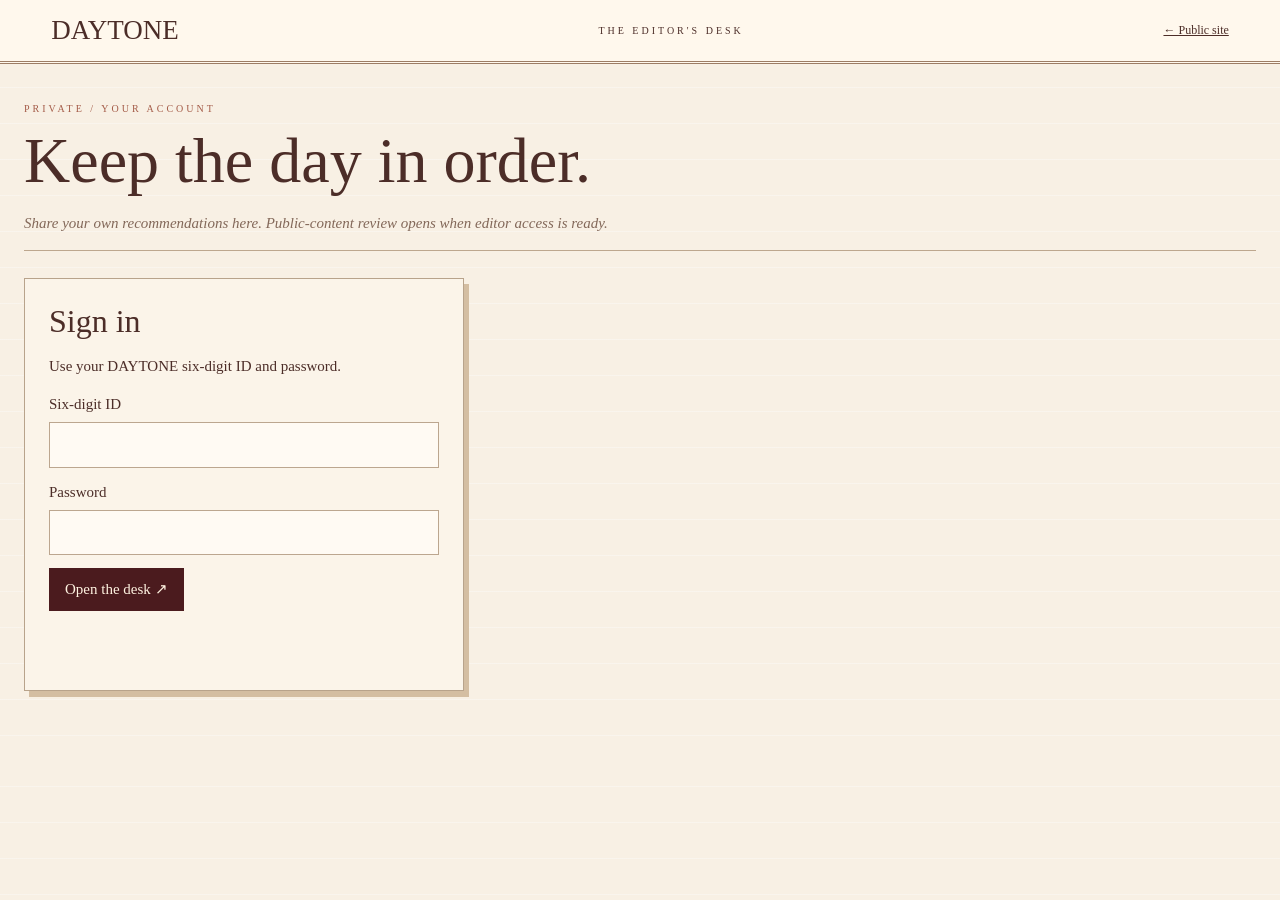
==== admin.html @ 4ee547ba "Add dark listening navigation and confirmed video playback" ====
<!doctype html>
<html lang="en"><head><meta charset="UTF-8"><meta name="viewport" content="width=device-width,initial-scale=1"><meta name="robots" content="noindex,nofollow"><title>DAYTONE / Admin desk</title><link rel="stylesheet" href="src/admin.css?v=20261031d"></head>
<body><header class="masthead"><a href="./">DAYTONE</a><span>THE EDITOR'S DESK</span><a href="./">← Public site</a></header>
<main><div class="intro"><small>PRIVATE / YOUR ACCOUNT</small><h1>Keep the day in order.</h1><p>Share your own recommendations here. Public-content review opens when editor access is ready.</p></div>
<section id="admin-auth" class="auth-card"><h2>Sign in</h2><p>Use your DAYTONE six-digit ID and password.</p><form id="admin-login"><label>Six-digit ID<input name="login_id" inputmode="numeric" pattern="[0-9]{6}" maxlength="6" required autocomplete="username"></label><label>Password<input name="password" type="password" required autocomplete="current-password"></label><button type="submit">Open the desk ↗</button></form><p id="auth-message" role="status"></p></section>
<section id="curator-desk" class="curator-desk" hidden><div class="curator-heading"><div><small>YOUR DAILY PICKS</small><h2>Share a song directly.</h2><p id="curator-identity"></p></div><button id="curator-signout" type="button">Switch account / sign out</button></div><div class="curator-grid"><div class="curator-accounts"><h3>Up to ten of your accounts</h3><p>Save six-digit IDs on this device. Passwords are never saved here. Every song uses the signed-in account’s nickname.</p><label>Choose a slot<select id="curator-slot"></select></label><label>Six-digit ID for this slot<input id="curator-slot-id" inputmode="numeric" pattern="[0-9]{6}" maxlength="6" placeholder="200901"></label><div class="curator-actions"><button id="curator-save-slot" type="button">Save ID</button><button id="curator-switch-slot" type="button">Sign in to this ID ↗</button></div><p id="curator-slot-status" role="status"></p></div><form id="curator-song-form" class="curator-form"><h3>Today’s recommendation</h3><p>Only the song title is required. Add a link if you have one; listeners can still search by title.</p><label>Song title<input name="title" required maxlength="100" placeholder="The song you want to share"></label><label>Artist (optional)<input name="artist" maxlength="100"></label><div class="curator-two"><label>Music category<select name="genre"><option value="other">Other</option><option value="pop">Pop</option><option value="rock">Rock</option><option value="hiphop">Hip-Hop &amp; Rap</option><option value="electronic">Electronic</option><option value="rnb">R&amp;B / Soul</option><option value="jazz">Jazz</option><option value="classical">Classical</option><option value="soundtrack">Soundtrack</option><option value="chinese">Chinese Music</option><option value="instrumental">Instrumental</option><option value="folk">Folk</option><option value="kpop">K-Pop</option><option value="indie">Indie</option></select></label><label>Language chart<select name="language"><option value="other_language">Other languages</option><option value="mandarin">Chinese</option><option value="english">English</option><option value="japanese">Japanese</option><option value="korean">Korean</option></select></label></div><label>Why this song? (optional)<textarea name="note" maxlength="500" rows="3"></textarea></label><label>Music link (optional)<input name="source_url" type="url" placeholder="https://…"></label><p id="curator-publish-status" role="status"></p><button id="curator-publish" type="submit">Publish as this account ↗</button></form></div><p class="curator-footnote">Need a photo, more categories or a group? <a href="./?space=music&view=all">Use the full sharing form ↗</a></p></section>
<section id="admin-desk" hidden><nav id="admin-tabs" aria-label="Content type"><button type="button" data-type="songs" class="active">Songs</button><button type="button" data-type="posts">Forum</button><button type="button" data-type="comments">Song replies</button><button type="button" data-type="post_comments">Forum replies</button><button type="button" data-type="playlists">Playlists</button><button type="button" data-type="feedback">Feedback</button></nav><div class="desk-tools"><label>Find in this page<input id="admin-search" type="search" placeholder="Title, author or words"></label><button id="admin-refresh" type="button">Refresh ↻</button><button id="admin-signout" type="button">Sign out</button></div><p id="admin-status" role="status"></p><div id="admin-list"></div></section></main>
<dialog id="admin-edit"><form id="admin-edit-form"><div class="edit-head"><div><small>PUBLIC CONTENT</small><h2>Review an item</h2></div><button id="admin-edit-close" type="button" aria-label="Close">×</button></div><p id="admin-item-meta"></p><div id="admin-fields"></div><label class="remove-photo"><input type="checkbox" id="admin-remove-photo"> Remove the displayed photo / cover</label><p class="edit-note">Removing a photo hides it from the post. The original file stays in storage for review.</p><p id="admin-edit-error" role="alert"></p><div class="edit-actions"><button type="button" id="admin-cancel">Cancel</button><button type="submit" id="admin-save">Save changes ↗</button></div></form></dialog>
<script src="config.js"></script><script defer src="vendor/supabase.js"></script><script defer src="src/admin.js?v=20261031d"></script></body></html>
---- src/admin.css ----
:root{color-scheme:light}*{box-sizing:border-box}body{margin:0;background:repeating-linear-gradient(0deg,#f8f0e4 0 35px,#e7d8c420 36px);color:#4c2d28;font:15px/1.55 Georgia,'Songti SC',serif}button,input,textarea{font:inherit}button{cursor:pointer}button:focus-visible,a:focus-visible,input:focus-visible,textarea:focus-visible{outline:3px solid #b54633;outline-offset:2px}a{color:inherit}.masthead{display:flex;justify-content:space-between;gap:20px;align-items:center;padding:15px clamp(18px,4vw,60px);border-bottom:3px double #9d7d65;background:#fff8ed}.masthead a:first-child{font:27px Didot,'Bodoni 72',Georgia,serif;text-decoration:none}.masthead span{letter-spacing:3px;font-size:10px}.masthead a:last-child{font-size:12px}main{max-width:1300px;margin:auto;padding:32px 24px 80px}.intro{border-bottom:1px solid #bda78e;margin-bottom:27px}.intro small,.edit-head small{letter-spacing:3px;color:#a45b48;font-size:10px}.intro h1{font:normal clamp(40px,5vw,68px)/1.1 Didot,'Bodoni 72',Georgia,serif;margin:7px 0}.intro p{font-style:italic;color:#836859}.auth-card{max-width:440px;border:1px solid #b8a38b;padding:24px;background:#fbf4e9;box-shadow:5px 6px 0 #d4bea2}.auth-card h2{font:normal 32px Didot,Georgia,serif;margin:0}.auth-card label,#admin-fields label,.desk-tools label{display:grid;gap:6px;margin:13px 0}.auth-card input,#admin-fields input,#admin-fields textarea,.desk-tools input{background:#fffaf3;border:1px solid #bca68f;padding:10px;color:#4c2d28;min-width:0}.auth-card button,#admin-save{border:0;background:#4b1b1e;color:#fff3e1;padding:10px 16px}.auth-card button:hover,#admin-save:hover{background:#a53f2f}#auth-message,#admin-status{min-height:25px;color:#8b5446}#admin-tabs{display:flex;gap:5px;flex-wrap:wrap;border-bottom:1px solid #bba58e}#admin-tabs button{border:1px solid #bba58e;border-bottom:0;background:#eee2d1;color:#563b32;padding:9px 13px}#admin-tabs button.active{background:#4b1b1e;color:#fff4e6}.desk-tools{display:flex;align-items:end;gap:10px;justify-content:space-between;flex-wrap:wrap;margin-top:12px}.desk-tools label{flex:1;max-width:450px}.desk-tools button,.edit-actions button:first-child{border:1px solid #a98e77;background:transparent;color:#563b32;padding:9px 14px}.admin-item{display:grid;grid-template-columns:90px minmax(0,1fr) auto;gap:17px;align-items:center;border-top:1px solid #d1bea9;padding:16px 7px}.admin-item img{width:88px;height:88px;object-fit:contain;background:#e6d6c0}.admin-art-empty{display:grid;place-items:center;width:88px;height:88px;background:#eee4d5;color:#ae7a5b;font-size:30px}.admin-item strong{display:block;font:normal 22px Didot,Georgia,serif;overflow-wrap:anywhere}.admin-item small,.admin-item p{color:#846b5a}.admin-item p{margin:4px 0;white-space:pre-wrap;max-height:80px;overflow:hidden}.admin-item button{border:1px solid #8e6a55;color:#54372d;background:#f7ebda;padding:9px 12px}.admin-item button:hover{background:#4b1b1e;color:white}#admin-edit{width:min(660px,calc(100vw - 24px));max-height:90vh;overflow:auto;border:1px solid #a78e75;border-radius:0;background:#fbf3e7;color:#4c2d28;padding:0;box-shadow:8px 10px 0 #2f1414a8}#admin-edit::backdrop{background:#170e10b5}#admin-edit form{padding:25px}.edit-head{display:flex;justify-content:space-between;gap:10px}.edit-head h2{font:normal 34px Didot,Georgia,serif;margin:3px 0}.edit-head button{border:0;background:transparent;font-size:29px}.edit-note{font-size:12px;color:#8d7160}.remove-photo{display:flex;gap:7px;align-items:center;margin-top:15px}#admin-fields textarea{min-height:110px;resize:vertical}#admin-edit-error{color:#a32b21}.edit-actions{display:flex;justify-content:flex-end;gap:8px;margin-top:17px}button:disabled{opacity:.55;cursor:wait}@media(max-width:680px){.masthead span{display:none}.admin-item{grid-template-columns:55px minmax(0,1fr);gap:10px}.admin-item img,.admin-art-empty{width:52px;height:52px}.admin-item button{grid-column:2;justify-self:start}.intro h1{font-size:40px}}
.curator-desk{margin-bottom:45px;border:1px solid #b9a58d;background:#f9f1e5;box-shadow:5px 6px 0 #d5c1a6;padding:clamp(18px,3vw,34px)}.curator-heading{display:flex;justify-content:space-between;align-items:start;gap:20px;border-bottom:1px solid #cbb69a;padding-bottom:16px}.curator-heading small{font-size:10px;letter-spacing:3px;color:#a04b37}.curator-heading h2{font:normal clamp(32px,3.5vw,48px) Didot,'Bodoni 72',Georgia,serif;margin:5px 0}.curator-heading p,.curator-accounts p,.curator-form p{color:#7a6253;margin:5px 0 13px}.curator-heading button,.curator-actions button{border:1px solid #987a62;background:transparent;color:#5a382d;padding:8px 12px}.curator-grid{display:grid;grid-template-columns:minmax(250px,.7fr) minmax(350px,1.3fr);gap:32px;padding-top:22px}.curator-grid h3{font:normal 27px Didot,Georgia,serif;margin:0 0 8px}.curator-grid label{display:grid;gap:5px;margin:12px 0}.curator-grid input,.curator-grid select,.curator-grid textarea{width:100%;min-width:0;border:1px solid #bda68d;background:#fffbf4;color:#4c2d28;padding:10px}.curator-grid textarea{resize:vertical}.curator-two{display:grid;grid-template-columns:1fr 1fr;gap:14px}.curator-actions{display:flex;gap:8px;flex-wrap:wrap}.curator-actions button:last-child,#curator-publish{border:0;background:#4b1b1e;color:#fff5e9;padding:10px 15px}.curator-actions button:hover,#curator-publish:hover{background:#a53f2f;color:#fff}.curator-footnote{margin:22px 0 0;border-top:1px solid #cbb69a;padding-top:14px;font-style:italic}.curator-footnote a{color:#8f3929}#curator-slot-status,#curator-publish-status{min-height:22px;font-size:13px;color:#754336}#curator-publish{margin-top:4px}@media(max-width:760px){.curator-grid{grid-template-columns:1fr}.curator-heading{flex-direction:column}.curator-two{grid-template-columns:1fr}}
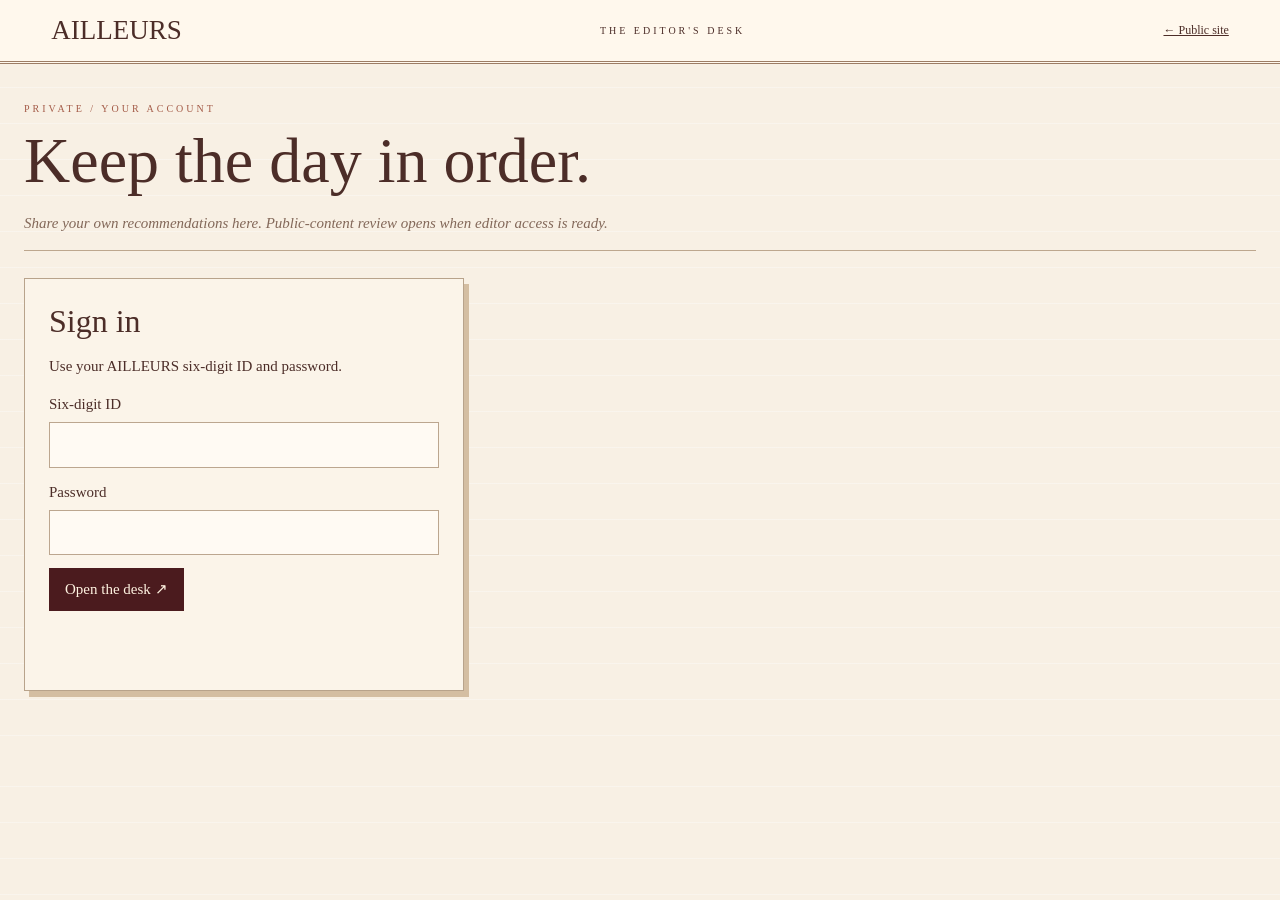
==== commit a5023176: "Consolidate Library and refine profile, discussion, and playback shortcuts" ====
--- a/admin.html
+++ b/admin.html
@@ -1,8 +1,8 @@
 <!doctype html>
-<html lang="en"><head><meta charset="UTF-8"><meta name="viewport" content="width=device-width,initial-scale=1"><meta name="robots" content="noindex,nofollow"><title>DAYTONE / Admin desk</title><link rel="stylesheet" href="src/admin.css?v=20261031d"></head>
-<body><header class="masthead"><a href="./">DAYTONE</a><span>THE EDITOR'S DESK</span><a href="./">← Public site</a></header>
+<html lang="en"><head><meta charset="UTF-8"><meta name="viewport" content="width=device-width,initial-scale=1"><meta name="robots" content="noindex,nofollow"><title>AILLEURS / Admin desk</title><link rel="stylesheet" href="src/admin.css?v=20261031d"></head>
+<body><header class="masthead"><a href="./">AILLEURS</a><span>THE EDITOR'S DESK</span><a href="./">← Public site</a></header>
 <main><div class="intro"><small>PRIVATE / YOUR ACCOUNT</small><h1>Keep the day in order.</h1><p>Share your own recommendations here. Public-content review opens when editor access is ready.</p></div>
-<section id="admin-auth" class="auth-card"><h2>Sign in</h2><p>Use your DAYTONE six-digit ID and password.</p><form id="admin-login"><label>Six-digit ID<input name="login_id" inputmode="numeric" pattern="[0-9]{6}" maxlength="6" required autocomplete="username"></label><label>Password<input name="password" type="password" required autocomplete="current-password"></label><button type="submit">Open the desk ↗</button></form><p id="auth-message" role="status"></p></section>
+<section id="admin-auth" class="auth-card"><h2>Sign in</h2><p>Use your AILLEURS six-digit ID and password.</p><form id="admin-login"><label>Six-digit ID<input name="login_id" inputmode="numeric" pattern="[0-9]{6}" maxlength="6" required autocomplete="username"></label><label>Password<input name="password" type="password" required autocomplete="current-password"></label><button type="submit">Open the desk ↗</button></form><p id="auth-message" role="status"></p></section>
 <section id="curator-desk" class="curator-desk" hidden><div class="curator-heading"><div><small>YOUR DAILY PICKS</small><h2>Share a song directly.</h2><p id="curator-identity"></p></div><button id="curator-signout" type="button">Switch account / sign out</button></div><div class="curator-grid"><div class="curator-accounts"><h3>Up to ten of your accounts</h3><p>Save six-digit IDs on this device. Passwords are never saved here. Every song uses the signed-in account’s nickname.</p><label>Choose a slot<select id="curator-slot"></select></label><label>Six-digit ID for this slot<input id="curator-slot-id" inputmode="numeric" pattern="[0-9]{6}" maxlength="6" placeholder="200901"></label><div class="curator-actions"><button id="curator-save-slot" type="button">Save ID</button><button id="curator-switch-slot" type="button">Sign in to this ID ↗</button></div><p id="curator-slot-status" role="status"></p></div><form id="curator-song-form" class="curator-form"><h3>Today’s recommendation</h3><p>Only the song title is required. Add a link if you have one; listeners can still search by title.</p><label>Song title<input name="title" required maxlength="100" placeholder="The song you want to share"></label><label>Artist (optional)<input name="artist" maxlength="100"></label><div class="curator-two"><label>Music category<select name="genre"><option value="other">Other</option><option value="pop">Pop</option><option value="rock">Rock</option><option value="hiphop">Hip-Hop &amp; Rap</option><option value="electronic">Electronic</option><option value="rnb">R&amp;B / Soul</option><option value="jazz">Jazz</option><option value="classical">Classical</option><option value="soundtrack">Soundtrack</option><option value="chinese">Chinese Music</option><option value="instrumental">Instrumental</option><option value="folk">Folk</option><option value="kpop">K-Pop</option><option value="indie">Indie</option></select></label><label>Language chart<select name="language"><option value="other_language">Other languages</option><option value="mandarin">Chinese</option><option value="english">English</option><option value="japanese">Japanese</option><option value="korean">Korean</option></select></label></div><label>Why this song? (optional)<textarea name="note" maxlength="500" rows="3"></textarea></label><label>Music link (optional)<input name="source_url" type="url" placeholder="https://…"></label><p id="curator-publish-status" role="status"></p><button id="curator-publish" type="submit">Publish as this account ↗</button></form></div><p class="curator-footnote">Need a photo, more categories or a group? <a href="./?space=music&view=all">Use the full sharing form ↗</a></p></section>
 <section id="admin-desk" hidden><nav id="admin-tabs" aria-label="Content type"><button type="button" data-type="songs" class="active">Songs</button><button type="button" data-type="posts">Forum</button><button type="button" data-type="comments">Song replies</button><button type="button" data-type="post_comments">Forum replies</button><button type="button" data-type="playlists">Playlists</button><button type="button" data-type="feedback">Feedback</button></nav><div class="desk-tools"><label>Find in this page<input id="admin-search" type="search" placeholder="Title, author or words"></label><button id="admin-refresh" type="button">Refresh ↻</button><button id="admin-signout" type="button">Sign out</button></div><p id="admin-status" role="status"></p><div id="admin-list"></div></section></main>
 <dialog id="admin-edit"><form id="admin-edit-form"><div class="edit-head"><div><small>PUBLIC CONTENT</small><h2>Review an item</h2></div><button id="admin-edit-close" type="button" aria-label="Close">×</button></div><p id="admin-item-meta"></p><div id="admin-fields"></div><label class="remove-photo"><input type="checkbox" id="admin-remove-photo"> Remove the displayed photo / cover</label><p class="edit-note">Removing a photo hides it from the post. The original file stays in storage for review.</p><p id="admin-edit-error" role="alert"></p><div class="edit-actions"><button type="button" id="admin-cancel">Cancel</button><button type="submit" id="admin-save">Save changes ↗</button></div></form></dialog>
